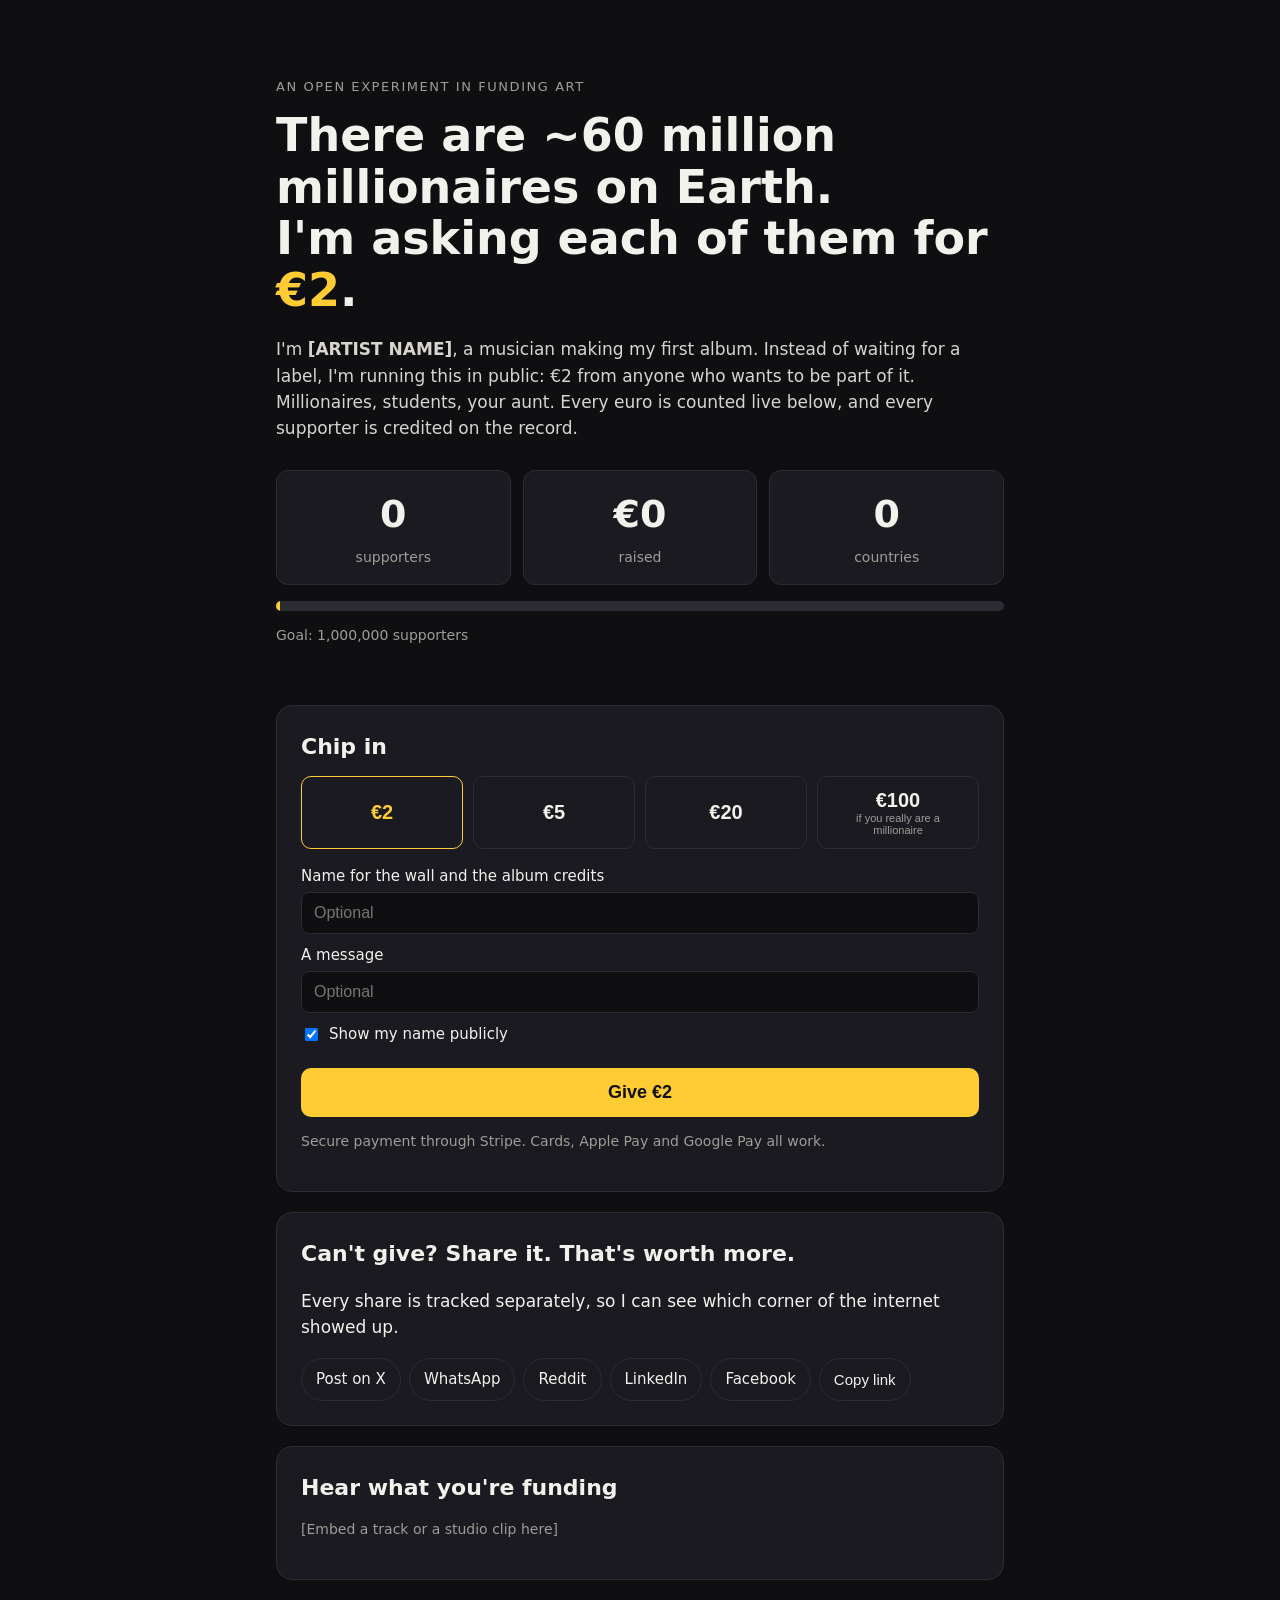
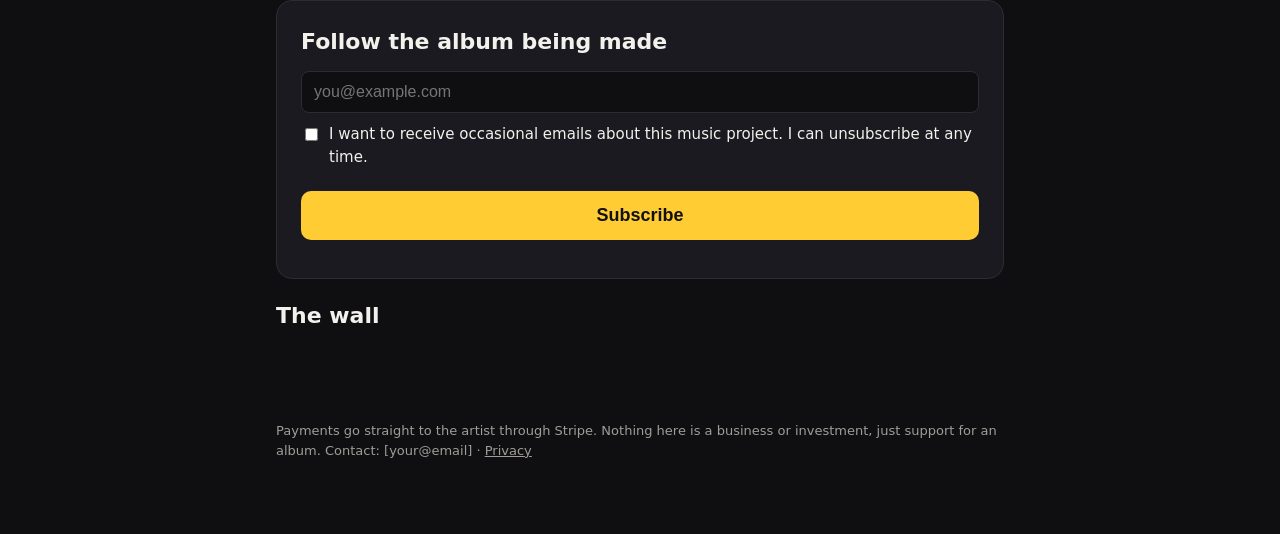
==== site/index.html @ 356b1d31 "Initial campaign site: Stripe checkout, live counter, dashboard, outreach kit Co-Authored-By: Claude" ====
<!doctype html>
<html lang="en">
<head>
  <meta charset="utf-8">
  <meta name="viewport" content="width=device-width, initial-scale=1">
  <!-- EDIT: title, descriptions and the og:url / og:image values -->
  <title>Two Euros for an Album</title>
  <meta name="description" content="I'm asking the world's millionaires (and everyone else) for €2 each to fund my debut album. Watch the counter live.">
  <meta property="og:title" content="One artist. €2 each. Can the internet fund an album?">
  <meta property="og:description" content="Every supporter is counted live. Your name goes on the wall and in the album credits.">
  <meta property="og:type" content="website">
  <meta property="og:url" content="https://example.com/">
  <meta property="og:image" content="https://example.com/og-image.png">
  <meta name="twitter:card" content="summary_large_image">
  <link rel="stylesheet" href="style.css">
</head>
<body>
  <header class="hero">
    <p class="eyebrow">An open experiment in funding art</p>
    <h1>There are ~60 million millionaires on Earth.<br>I'm asking each of them for <span class="accent">€2</span>.</h1>
    <p class="lede">
      <!-- EDIT: your story, in your own words -->
      I'm <strong>[ARTIST NAME]</strong>, a musician making my first album. Instead of waiting for a label,
      I'm running this in public: €2 from anyone who wants to be part of it. Millionaires, students, your aunt.
      Every euro is counted live below, and every supporter is credited on the record.
    </p>

    <div class="counter" aria-live="polite">
      <div><span id="supporters">0</span><small>supporters</small></div>
      <div><span id="raised">€0</span><small>raised</small></div>
      <div><span id="countries">0</span><small>countries</small></div>
    </div>
    <div class="progress" role="progressbar" aria-label="Progress toward goal">
      <div id="progress-bar"></div>
    </div>
    <p class="goal-label">Goal: <span id="goal">1,000,000</span> supporters</p>
  </header>

  <main>
    <section class="card" id="give">
      <h2>Chip in</h2>
      <div class="amounts" role="radiogroup" aria-label="Amount">
        <button type="button" data-amount="200" class="active">€2</button>
        <button type="button" data-amount="500">€5</button>
        <button type="button" data-amount="2000">€20</button>
        <button type="button" data-amount="10000">€100<small>if you really are a millionaire</small></button>
      </div>
      <label>Name for the wall and the album credits <input id="name" maxlength="40" placeholder="Optional"></label>
      <label>A message <input id="message" maxlength="140" placeholder="Optional"></label>
      <label class="check"><input type="checkbox" id="wall" checked> Show my name publicly</label>
      <button id="pay" class="primary">Give €2</button>
      <p class="fine">Secure payment through Stripe. Cards, Apple Pay and Google Pay all work.</p>
      <p class="error" id="pay-error" hidden></p>
    </section>

    <section class="card" id="share">
      <h2>Can't give? Share it. That's worth more.</h2>
      <p>Every share is tracked separately, so I can see which corner of the internet showed up.</p>
      <div class="share-buttons">
        <a data-share="x" target="_blank" rel="noopener">Post on X</a>
        <a data-share="whatsapp" target="_blank" rel="noopener">WhatsApp</a>
        <a data-share="reddit" target="_blank" rel="noopener">Reddit</a>
        <a data-share="linkedin" target="_blank" rel="noopener">LinkedIn</a>
        <a data-share="facebook" target="_blank" rel="noopener">Facebook</a>
        <button type="button" id="copy-link">Copy link</button>
      </div>
    </section>

    <section class="card" id="listen">
      <h2>Hear what you're funding</h2>
      <!-- EDIT: paste a SoundCloud / Spotify / YouTube embed here -->
      <p class="muted">[Embed a track or a studio clip here]</p>
    </section>

    <section class="card" id="follow">
      <h2>Follow the album being made</h2>
      <form id="subscribe">
        <input type="email" id="email" required placeholder="you@example.com" aria-label="Email">
        <label class="check"><input type="checkbox" id="consent" required>
          I want to receive occasional emails about this music project. I can unsubscribe at any time.</label>
        <button class="primary" type="submit">Subscribe</button>
        <p class="fine" id="sub-status" aria-live="polite"></p>
      </form>
    </section>

    <section id="wall-section">
      <h2>The wall</h2>
      <ul id="wall-list" class="wall"></ul>
    </section>
  </main>

  <footer>
    <p>Payments go straight to the artist through Stripe. Nothing here is a business or investment, just support for an album.
      <!-- EDIT: contact email + privacy note -->
      Contact: [your@email] · <a href="privacy.html">Privacy</a></p>
  </footer>
  <script src="app.js"></script>
</body>
</html>
---- site/style.css ----
:root {
  --bg: #0f0f12; --fg: #f3f1ec; --muted: #a09d97; --card: #1a1a20;
  --line: #2c2c34; --accent: #ffcc33; --accent-fg: #111;
}
* { box-sizing: border-box; }
body { margin: 0; background: var(--bg); color: var(--fg);
  font: 17px/1.55 system-ui, -apple-system, Segoe UI, Roboto, sans-serif; }
.hero, main, footer { max-width: 760px; margin: 0 auto; padding: 0 16px; }
.hero { padding-top: 64px; padding-bottom: 24px; }
.eyebrow { text-transform: uppercase; letter-spacing: .12em; font-size: 13px; color: var(--muted); }
h1 { font-size: clamp(28px, 5vw, 46px); line-height: 1.12; margin: 8px 0 20px; }
h2 { font-size: 22px; margin: 0 0 12px; }
.accent { color: var(--accent); }
.lede { color: #d8d5cf; }
.counter { display: grid; grid-template-columns: repeat(3, 1fr); gap: 12px; margin: 28px 0 16px; }
.counter div { background: var(--card); border: 1px solid var(--line); border-radius: 12px; padding: 14px; text-align: center; }
.counter span { display: block; font-size: clamp(24px, 6vw, 38px); font-weight: 700; font-variant-numeric: tabular-nums; }
.counter small, .goal-label, .fine, .muted { color: var(--muted); font-size: 14px; }
.progress { height: 10px; background: var(--line); border-radius: 99px; overflow: hidden; }
#progress-bar { height: 100%; width: 0; min-width: 4px; background: var(--accent); transition: width .8s; }
.card { background: var(--card); border: 1px solid var(--line); border-radius: 16px; padding: 24px; margin: 20px 0; }
.amounts { display: grid; grid-template-columns: repeat(auto-fit, minmax(120px, 1fr)); gap: 10px; margin-bottom: 16px; }
.amounts button { background: transparent; color: var(--fg); border: 1px solid var(--line); border-radius: 10px;
  padding: 12px; font-size: 20px; font-weight: 700; cursor: pointer; }
.amounts button small { display: block; font-size: 11px; font-weight: 400; color: var(--muted); }
.amounts button.active { border-color: var(--accent); color: var(--accent); }
label { display: block; margin: 10px 0; font-size: 15px; }
input:not([type=checkbox]) { display: block; width: 100%; margin-top: 4px; padding: 11px 12px; border-radius: 8px;
  border: 1px solid var(--line); background: var(--bg); color: var(--fg); font-size: 16px; }
.check { display: flex; gap: 8px; align-items: flex-start; }
.check input { margin-top: 5px; }
.primary { width: 100%; margin-top: 12px; padding: 14px; border: 0; border-radius: 10px; background: var(--accent);
  color: var(--accent-fg); font-size: 18px; font-weight: 700; cursor: pointer; }
.primary:disabled { opacity: .6; cursor: wait; }
.error { color: #ff7b72; }
.share-buttons { display: flex; flex-wrap: wrap; gap: 8px; }
.share-buttons a, .share-buttons button { padding: 9px 14px; border: 1px solid var(--line); border-radius: 99px;
  color: var(--fg); background: transparent; text-decoration: none; font-size: 15px; cursor: pointer; }
.share-buttons a:hover, .share-buttons button:hover { border-color: var(--accent); }
.wall { list-style: none; padding: 0; display: grid; grid-template-columns: repeat(auto-fill, minmax(200px, 1fr)); gap: 10px; }
.wall li { background: var(--card); border: 1px solid var(--line); border-radius: 10px; padding: 10px 12px; font-size: 15px; }
.wall li em { display: block; color: var(--muted); font-size: 13px; overflow-wrap: anywhere; }
footer { padding: 40px 16px 60px; color: var(--muted); font-size: 13px; }
footer a { color: var(--muted); }
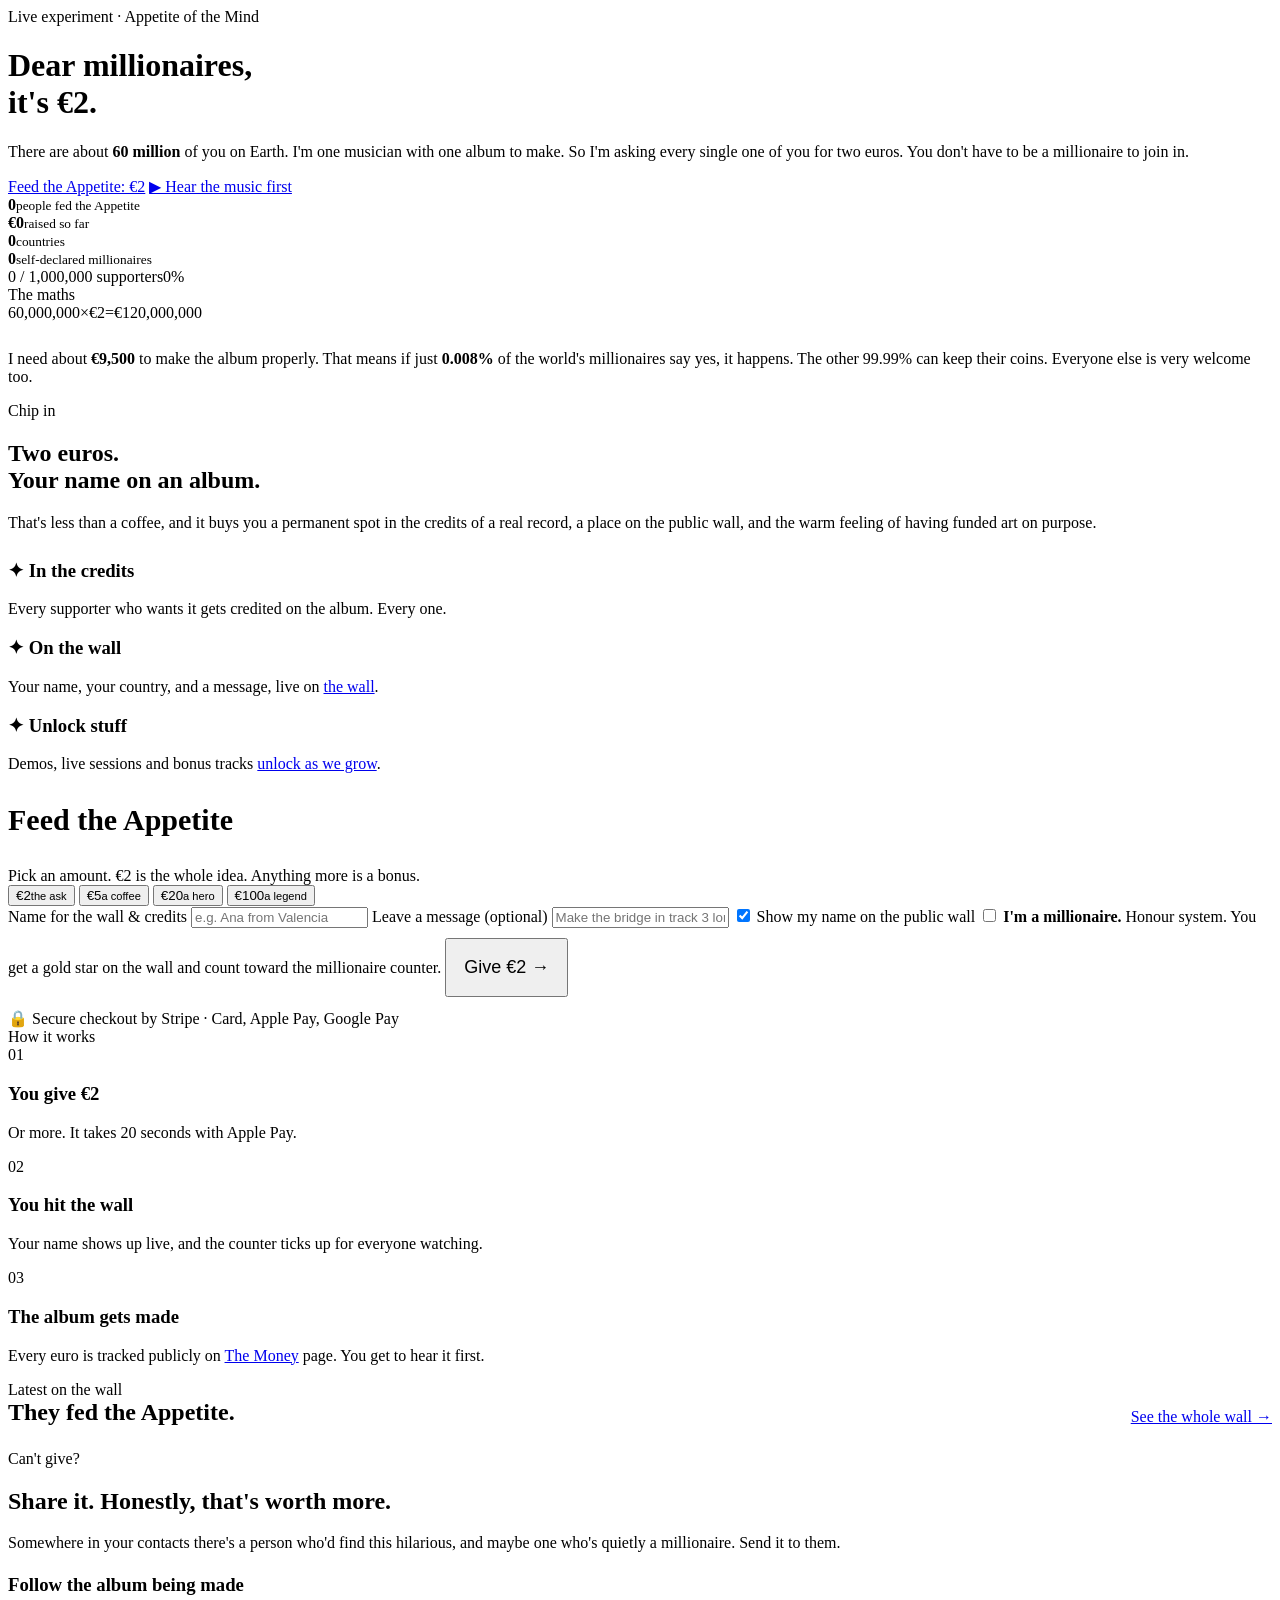
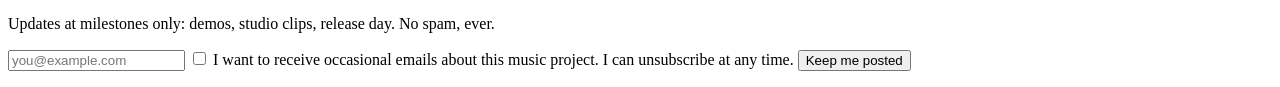
==== commit 65312140: "Redesign as multi-page Appetite of the Mind site, add deploy setup - New visual identity, live ticke" ====
--- a/site/index.html
+++ b/site/index.html
@@ -3,97 +3,144 @@
 <head>
   <meta charset="utf-8">
   <meta name="viewport" content="width=device-width, initial-scale=1">
-  <!-- EDIT: title, descriptions and the og:url / og:image values -->
-  <title>Two Euros for an Album</title>
-  <meta name="description" content="I'm asking the world's millionaires (and everyone else) for €2 each to fund my debut album. Watch the counter live.">
-  <meta property="og:title" content="One artist. €2 each. Can the internet fund an album?">
-  <meta property="og:description" content="Every supporter is counted live. Your name goes on the wall and in the album credits.">
+  <title>Appetite of the Mind | Dear Millionaires, It's €2</title>
+  <meta name="description" content="One musician is asking every millionaire on Earth for €2 to fund an album. Live counter, public wall, and your name in the credits.">
+  <meta name="theme-color" content="#0b0a0f">
+  <!-- EDIT: replace https://example.com with your real domain once deployed -->
+  <meta property="og:title" content="Dear millionaires, it's €2.">
+  <meta property="og:description" content="One artist is asking ~60 million millionaires for €2 each to fund an album. Watch the counter live.">
   <meta property="og:type" content="website">
   <meta property="og:url" content="https://example.com/">
   <meta property="og:image" content="https://example.com/og-image.png">
   <meta name="twitter:card" content="summary_large_image">
-  <link rel="stylesheet" href="style.css">
+  <link rel="icon" href="/favicon.svg" type="image/svg+xml">
+  <link rel="preconnect" href="https://fonts.googleapis.com">
+  <link rel="preconnect" href="https://fonts.gstatic.com" crossorigin>
+  <link href="https://fonts.googleapis.com/css2?family=Bricolage+Grotesque:opsz,wght@12..96,400;12..96,800&family=Inter:wght@400;500;600;700&display=swap" rel="stylesheet">
+  <link rel="stylesheet" href="/style.css">
+  <script src="/config.js" defer></script>
+  <script src="/layout.js" defer></script>
+  <script src="/home.js" defer></script>
 </head>
-<body>
-  <header class="hero">
-    <p class="eyebrow">An open experiment in funding art</p>
-    <h1>There are ~60 million millionaires on Earth.<br>I'm asking each of them for <span class="accent">€2</span>.</h1>
-    <p class="lede">
-      <!-- EDIT: your story, in your own words -->
-      I'm <strong>[ARTIST NAME]</strong>, a musician making my first album. Instead of waiting for a label,
-      I'm running this in public: €2 from anyone who wants to be part of it. Millionaires, students, your aunt.
-      Every euro is counted live below, and every supporter is credited on the record.
-    </p>
+<body data-page="home" data-no-cta>
 
-    <div class="counter" aria-live="polite">
-      <div><span id="supporters">0</span><small>supporters</small></div>
-      <div><span id="raised">€0</span><small>raised</small></div>
-      <div><span id="countries">0</span><small>countries</small></div>
+<header class="hero">
+  <div class="blob"></div><div class="blob two"></div>
+  <div class="wrap">
+    <div class="eyebrow"><span class="live-dot"></span>Live experiment · Appetite of the Mind</div>
+    <h1>Dear millionaires,<br>it's <span class="accent">€2.</span></h1>
+    <p class="hero-sub">There are about <strong>60 million</strong> of you on Earth. I'm one musician with one album to make.
+      So I'm asking every single one of you for two euros. You don't have to be a millionaire to join in.</p>
+    <div class="hero-ctas">
+      <a class="btn btn-primary" href="#give">Feed the Appetite: €2</a>
+      <a class="btn" href="/music">▶ Hear the music first</a>
     </div>
-    <div class="progress" role="progressbar" aria-label="Progress toward goal">
-      <div id="progress-bar"></div>
+
+    <div class="stats">
+      <div class="stat"><b data-stat="supporters">0</b><small>people fed the Appetite</small></div>
+      <div class="stat"><b data-stat="raised">€0</b><small>raised so far</small></div>
+      <div class="stat"><b data-stat="countries">0</b><small>countries</small></div>
+      <div class="stat is-gold"><b data-stat="millionaires">0</b><small>self-declared millionaires</small></div>
     </div>
-    <p class="goal-label">Goal: <span id="goal">1,000,000</span> supporters</p>
-  </header>
+    <div class="meter">
+      <div class="meter-bar"><div class="meter-fill" id="meter-fill"></div></div>
+      <div class="meter-label"><span id="meter-left">0 / 1,000,000 supporters</span><span id="meter-right">0%</span></div>
+    </div>
+  </div>
+</header>
 
-  <main>
-    <section class="card" id="give">
-      <h2>Chip in</h2>
+<section class="block alt">
+  <div class="wrap">
+    <div class="eyebrow">The maths</div>
+    <div class="maths reveal">
+      <span>60,000,000</span><span class="op">×</span><span class="accent">€2</span><span class="op">=</span><span>€120,000,000</span>
+    </div>
+    <p class="lead reveal" style="margin-top:28px">I need about <strong id="need">€9,500</strong> to make the album properly.
+      That means if just <strong class="accent" id="need-pct">0.008%</strong> of the world's millionaires say yes, it happens.
+      The other 99.99% can keep their coins. Everyone else is very welcome too.</p>
+  </div>
+</section>
+
+<section class="block" id="give">
+  <div class="wrap grid-2">
+    <div class="reveal">
+      <div class="eyebrow">Chip in</div>
+      <h2>Two euros.<br>Your name on an album.</h2>
+      <p class="lead">That's less than a coffee, and it buys you a permanent spot in the credits of a real record,
+        a place on the public wall, and the warm feeling of having funded art on purpose.</p>
+      <div class="grid-3" style="margin-top:28px;grid-template-columns:1fr">
+        <div class="card"><h3>✦ In the credits</h3><p class="muted">Every supporter who wants it gets credited on the album. Every one.</p></div>
+        <div class="card"><h3>✦ On the wall</h3><p class="muted">Your name, your country, and a message, live on <a href="/wall">the wall</a>.</p></div>
+        <div class="card"><h3>✦ Unlock stuff</h3><p class="muted">Demos, live sessions and bonus tracks <a href="/money#milestones">unlock as we grow</a>.</p></div>
+      </div>
+    </div>
+
+    <div class="give reveal" id="give-box">
+      <h3 style="font-size:30px">Feed the Appetite</h3>
+      <p class="fine" style="margin:4px 0 0">Pick an amount. €2 is the whole idea. Anything more is a bonus.</p>
       <div class="amounts" role="radiogroup" aria-label="Amount">
-        <button type="button" data-amount="200" class="active">€2</button>
-        <button type="button" data-amount="500">€5</button>
-        <button type="button" data-amount="2000">€20</button>
-        <button type="button" data-amount="10000">€100<small>if you really are a millionaire</small></button>
+        <button type="button" data-amount="200" class="active" role="radio" aria-checked="true">€2<small>the ask</small></button>
+        <button type="button" data-amount="500" role="radio" aria-checked="false">€5<small>a coffee</small></button>
+        <button type="button" data-amount="2000" role="radio" aria-checked="false">€20<small>a hero</small></button>
+        <button type="button" data-amount="10000" role="radio" aria-checked="false">€100<small>a legend</small></button>
       </div>
-      <label>Name for the wall and the album credits <input id="name" maxlength="40" placeholder="Optional"></label>
-      <label>A message <input id="message" maxlength="140" placeholder="Optional"></label>
-      <label class="check"><input type="checkbox" id="wall" checked> Show my name publicly</label>
-      <button id="pay" class="primary">Give €2</button>
-      <p class="fine">Secure payment through Stripe. Cards, Apple Pay and Google Pay all work.</p>
+      <label class="field">Name for the wall &amp; credits
+        <input id="name" maxlength="40" placeholder="e.g. Ana from Valencia" autocomplete="nickname"></label>
+      <label class="field">Leave a message (optional)
+        <input id="message" maxlength="140" placeholder="Make the bridge in track 3 longer"></label>
+      <label class="check"><input type="checkbox" id="wall" checked> Show my name on the public wall</label>
+      <label class="check millionaire-toggle" id="mil-wrap"><input type="checkbox" id="millionaire">
+        <span><b>I'm a millionaire.</b> <span class="muted">Honour system. You get a gold star on the wall and count toward the millionaire counter.</span></span></label>
+      <button id="pay" class="btn btn-primary btn-block" style="margin-top:10px;font-size:18px;padding:17px">Give €2 →</button>
+      <p class="fine center" style="margin:12px 0 0">🔒 Secure checkout by Stripe · Card, Apple Pay, Google Pay</p>
       <p class="error" id="pay-error" hidden></p>
-    </section>
+    </div>
+  </div>
+</section>
 
-    <section class="card" id="share">
-      <h2>Can't give? Share it. That's worth more.</h2>
-      <p>Every share is tracked separately, so I can see which corner of the internet showed up.</p>
-      <div class="share-buttons">
-        <a data-share="x" target="_blank" rel="noopener">Post on X</a>
-        <a data-share="whatsapp" target="_blank" rel="noopener">WhatsApp</a>
-        <a data-share="reddit" target="_blank" rel="noopener">Reddit</a>
-        <a data-share="linkedin" target="_blank" rel="noopener">LinkedIn</a>
-        <a data-share="facebook" target="_blank" rel="noopener">Facebook</a>
-        <button type="button" id="copy-link">Copy link</button>
-      </div>
-    </section>
+<section class="block alt">
+  <div class="wrap">
+    <div class="eyebrow">How it works</div>
+    <div class="grid-3">
+      <div class="card reveal"><div class="big-num">01</div><h3>You give €2</h3><p class="muted">Or more. It takes 20 seconds with Apple Pay.</p></div>
+      <div class="card reveal"><div class="big-num">02</div><h3>You hit the wall</h3><p class="muted">Your name shows up live, and the counter ticks up for everyone watching.</p></div>
+      <div class="card reveal"><div class="big-num">03</div><h3>The album gets made</h3><p class="muted">Every euro is tracked publicly on <a href="/money">The Money</a> page. You get to hear it first.</p></div>
+    </div>
+  </div>
+</section>
 
-    <section class="card" id="listen">
-      <h2>Hear what you're funding</h2>
-      <!-- EDIT: paste a SoundCloud / Spotify / YouTube embed here -->
-      <p class="muted">[Embed a track or a studio clip here]</p>
-    </section>
+<section class="block">
+  <div class="wrap">
+    <div style="display:flex;justify-content:space-between;align-items:end;gap:20px;flex-wrap:wrap;margin-bottom:24px">
+      <div><div class="eyebrow"><span class="live-dot"></span>Latest on the wall</div><h2 style="margin:0">They fed the Appetite.</h2></div>
+      <a class="btn" href="/wall">See the whole wall →</a>
+    </div>
+    <ul class="wall" id="wall-preview"></ul>
+  </div>
+</section>
 
-    <section class="card" id="follow">
-      <h2>Follow the album being made</h2>
+<section class="block alt">
+  <div class="wrap grid-2">
+    <div class="reveal">
+      <div class="eyebrow">Can't give?</div>
+      <h2>Share it. Honestly, that's worth more.</h2>
+      <p class="lead">Somewhere in your contacts there's a person who'd find this hilarious, and maybe one who's quietly a millionaire.
+        Send it to them.</p>
+      <div class="share" id="share" style="margin-top:22px"></div>
+    </div>
+    <div class="card reveal">
+      <h3>Follow the album being made</h3>
+      <p class="muted">Updates at milestones only: demos, studio clips, release day. No spam, ever.</p>
       <form id="subscribe">
-        <input type="email" id="email" required placeholder="you@example.com" aria-label="Email">
+        <input class="input" type="email" id="email" required placeholder="you@example.com" aria-label="Email">
         <label class="check"><input type="checkbox" id="consent" required>
-          I want to receive occasional emails about this music project. I can unsubscribe at any time.</label>
-        <button class="primary" type="submit">Subscribe</button>
+          <span>I want to receive occasional emails about this music project. I can unsubscribe at any time.</span></label>
+        <button class="btn btn-primary btn-block" type="submit">Keep me posted</button>
         <p class="fine" id="sub-status" aria-live="polite"></p>
       </form>
-    </section>
+    </div>
+  </div>
+</section>
 
-    <section id="wall-section">
-      <h2>The wall</h2>
-      <ul id="wall-list" class="wall"></ul>
-    </section>
-  </main>
-
-  <footer>
-    <p>Payments go straight to the artist through Stripe. Nothing here is a business or investment, just support for an album.
-      <!-- EDIT: contact email + privacy note -->
-      Contact: [your@email] · <a href="privacy.html">Privacy</a></p>
-  </footer>
-  <script src="app.js"></script>
 </body>
 </html>
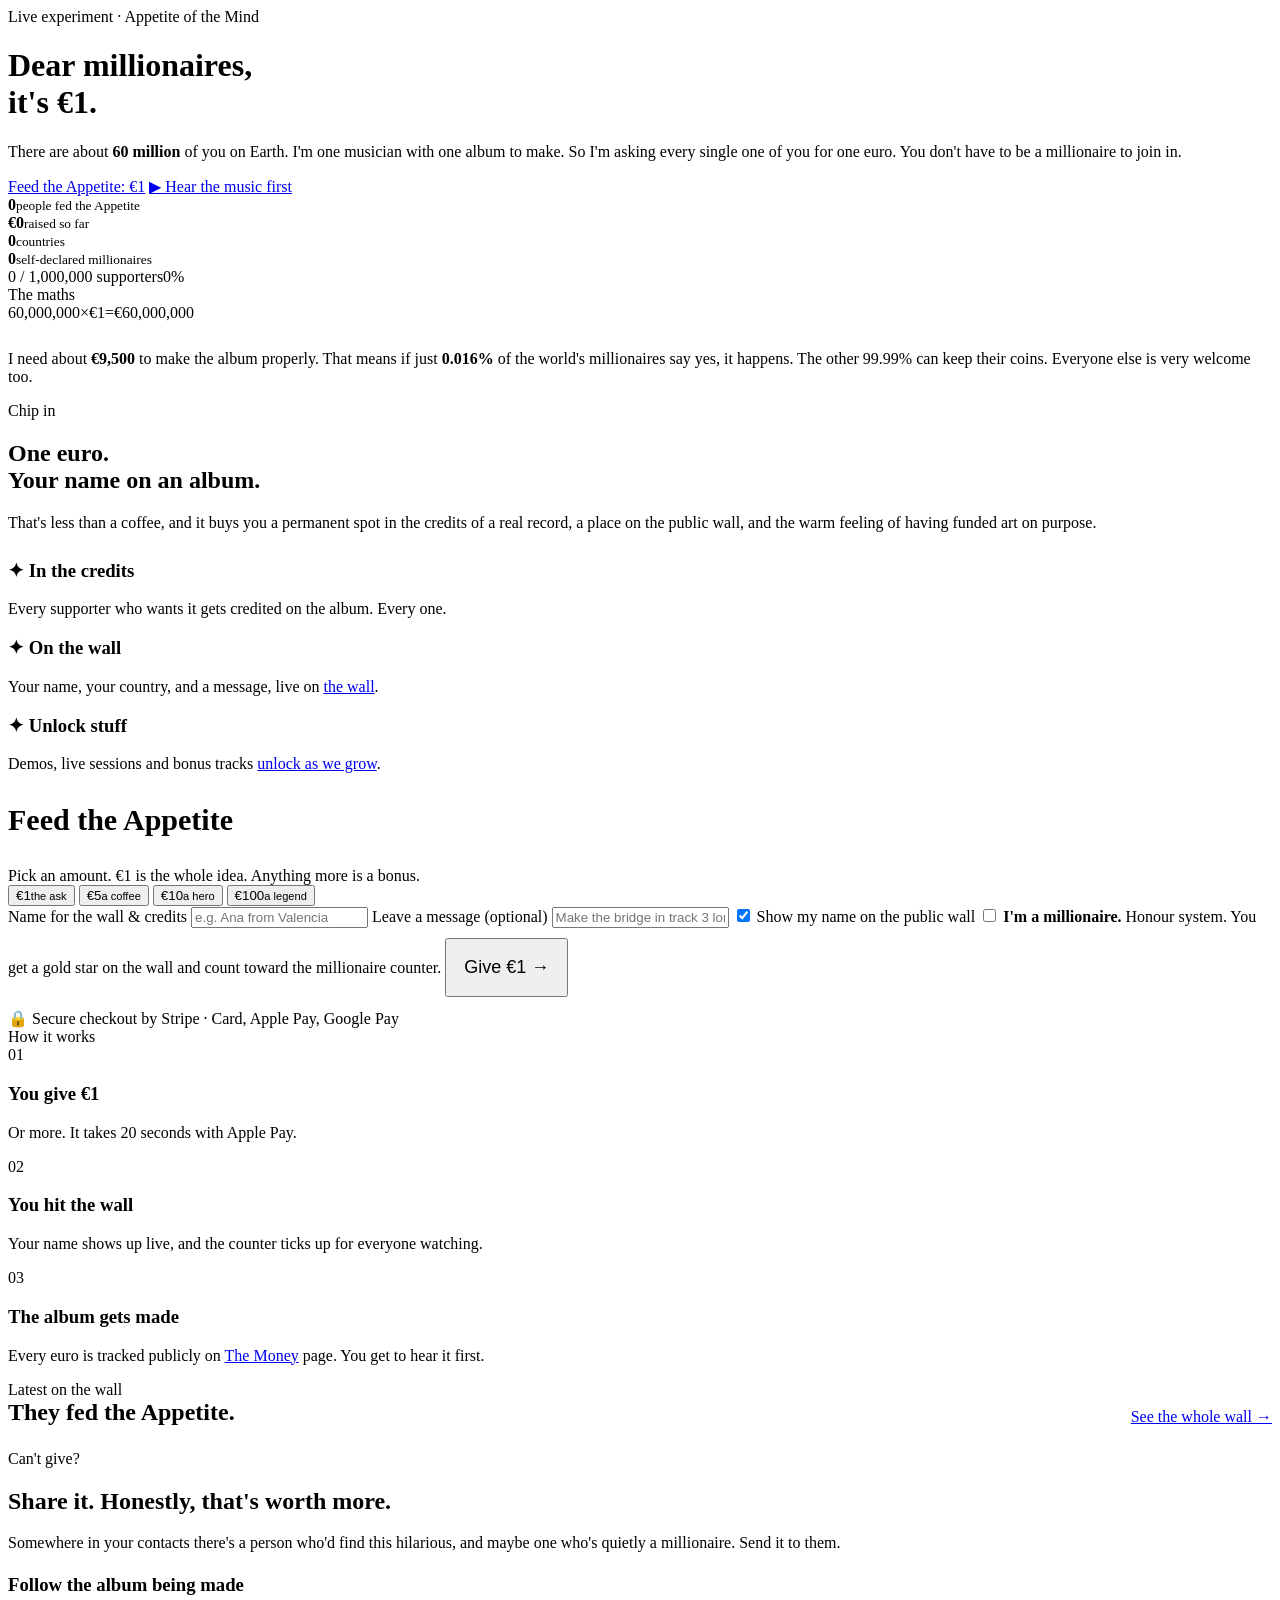
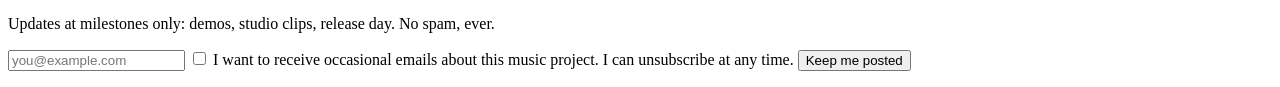
==== commit b1b6bbde: "Change the ask from €2 to €1 Co-Authored-By: Claude Opus 5.5 <noreply@anthropic.com>" ====
--- a/site/index.html
+++ b/site/index.html
@@ -3,12 +3,12 @@
 <head>
   <meta charset="utf-8">
   <meta name="viewport" content="width=device-width, initial-scale=1">
-  <title>Appetite of the Mind | Dear Millionaires, It's €2</title>
-  <meta name="description" content="One musician is asking every millionaire on Earth for €2 to fund an album. Live counter, public wall, and your name in the credits.">
+  <title>Appetite of the Mind | Dear Millionaires, It's €1</title>
+  <meta name="description" content="One musician is asking every millionaire on Earth for €1 to fund an album. Live counter, public wall, and your name in the credits.">
   <meta name="theme-color" content="#0b0a0f">
   <!-- EDIT: replace https://example.com with your real domain once deployed -->
-  <meta property="og:title" content="Dear millionaires, it's €2.">
-  <meta property="og:description" content="One artist is asking ~60 million millionaires for €2 each to fund an album. Watch the counter live.">
+  <meta property="og:title" content="Dear millionaires, it's €1.">
+  <meta property="og:description" content="One artist is asking ~60 million millionaires for €1 each to fund an album. Watch the counter live.">
   <meta property="og:type" content="website">
   <meta property="og:url" content="https://example.com/">
   <meta property="og:image" content="https://example.com/og-image.png">
@@ -28,11 +28,11 @@
   <div class="blob"></div><div class="blob two"></div>
   <div class="wrap">
     <div class="eyebrow"><span class="live-dot"></span>Live experiment · Appetite of the Mind</div>
-    <h1>Dear millionaires,<br>it's <span class="accent">€2.</span></h1>
+    <h1>Dear millionaires,<br>it's <span class="accent">€1.</span></h1>
     <p class="hero-sub">There are about <strong>60 million</strong> of you on Earth. I'm one musician with one album to make.
-      So I'm asking every single one of you for two euros. You don't have to be a millionaire to join in.</p>
+      So I'm asking every single one of you for one euro. You don't have to be a millionaire to join in.</p>
     <div class="hero-ctas">
-      <a class="btn btn-primary" href="#give">Feed the Appetite: €2</a>
+      <a class="btn btn-primary" href="#give">Feed the Appetite: €1</a>
       <a class="btn" href="/music">▶ Hear the music first</a>
     </div>
 
@@ -53,10 +53,10 @@
   <div class="wrap">
     <div class="eyebrow">The maths</div>
     <div class="maths reveal">
-      <span>60,000,000</span><span class="op">×</span><span class="accent">€2</span><span class="op">=</span><span>€120,000,000</span>
+      <span>60,000,000</span><span class="op">×</span><span class="accent">€1</span><span class="op">=</span><span>€60,000,000</span>
     </div>
     <p class="lead reveal" style="margin-top:28px">I need about <strong id="need">€9,500</strong> to make the album properly.
-      That means if just <strong class="accent" id="need-pct">0.008%</strong> of the world's millionaires say yes, it happens.
+      That means if just <strong class="accent" id="need-pct">0.016%</strong> of the world's millionaires say yes, it happens.
       The other 99.99% can keep their coins. Everyone else is very welcome too.</p>
   </div>
 </section>
@@ -65,7 +65,7 @@
   <div class="wrap grid-2">
     <div class="reveal">
       <div class="eyebrow">Chip in</div>
-      <h2>Two euros.<br>Your name on an album.</h2>
+      <h2>One euro.<br>Your name on an album.</h2>
       <p class="lead">That's less than a coffee, and it buys you a permanent spot in the credits of a real record,
         a place on the public wall, and the warm feeling of having funded art on purpose.</p>
       <div class="grid-3" style="margin-top:28px;grid-template-columns:1fr">
@@ -77,11 +77,11 @@
 
     <div class="give reveal" id="give-box">
       <h3 style="font-size:30px">Feed the Appetite</h3>
-      <p class="fine" style="margin:4px 0 0">Pick an amount. €2 is the whole idea. Anything more is a bonus.</p>
+      <p class="fine" style="margin:4px 0 0">Pick an amount. €1 is the whole idea. Anything more is a bonus.</p>
       <div class="amounts" role="radiogroup" aria-label="Amount">
-        <button type="button" data-amount="200" class="active" role="radio" aria-checked="true">€2<small>the ask</small></button>
+        <button type="button" data-amount="100" class="active" role="radio" aria-checked="true">€1<small>the ask</small></button>
         <button type="button" data-amount="500" role="radio" aria-checked="false">€5<small>a coffee</small></button>
-        <button type="button" data-amount="2000" role="radio" aria-checked="false">€20<small>a hero</small></button>
+        <button type="button" data-amount="2000" role="radio" aria-checked="false">€10<small>a hero</small></button>
         <button type="button" data-amount="10000" role="radio" aria-checked="false">€100<small>a legend</small></button>
       </div>
       <label class="field">Name for the wall &amp; credits
@@ -91,7 +91,7 @@
       <label class="check"><input type="checkbox" id="wall" checked> Show my name on the public wall</label>
       <label class="check millionaire-toggle" id="mil-wrap"><input type="checkbox" id="millionaire">
         <span><b>I'm a millionaire.</b> <span class="muted">Honour system. You get a gold star on the wall and count toward the millionaire counter.</span></span></label>
-      <button id="pay" class="btn btn-primary btn-block" style="margin-top:10px;font-size:18px;padding:17px">Give €2 →</button>
+      <button id="pay" class="btn btn-primary btn-block" style="margin-top:10px;font-size:18px;padding:17px">Give €1 →</button>
       <p class="fine center" style="margin:12px 0 0">🔒 Secure checkout by Stripe · Card, Apple Pay, Google Pay</p>
       <p class="error" id="pay-error" hidden></p>
     </div>
@@ -102,7 +102,7 @@
   <div class="wrap">
     <div class="eyebrow">How it works</div>
     <div class="grid-3">
-      <div class="card reveal"><div class="big-num">01</div><h3>You give €2</h3><p class="muted">Or more. It takes 20 seconds with Apple Pay.</p></div>
+      <div class="card reveal"><div class="big-num">01</div><h3>You give €1</h3><p class="muted">Or more. It takes 20 seconds with Apple Pay.</p></div>
       <div class="card reveal"><div class="big-num">02</div><h3>You hit the wall</h3><p class="muted">Your name shows up live, and the counter ticks up for everyone watching.</p></div>
       <div class="card reveal"><div class="big-num">03</div><h3>The album gets made</h3><p class="muted">Every euro is tracked publicly on <a href="/money">The Money</a> page. You get to hear it first.</p></div>
     </div>
